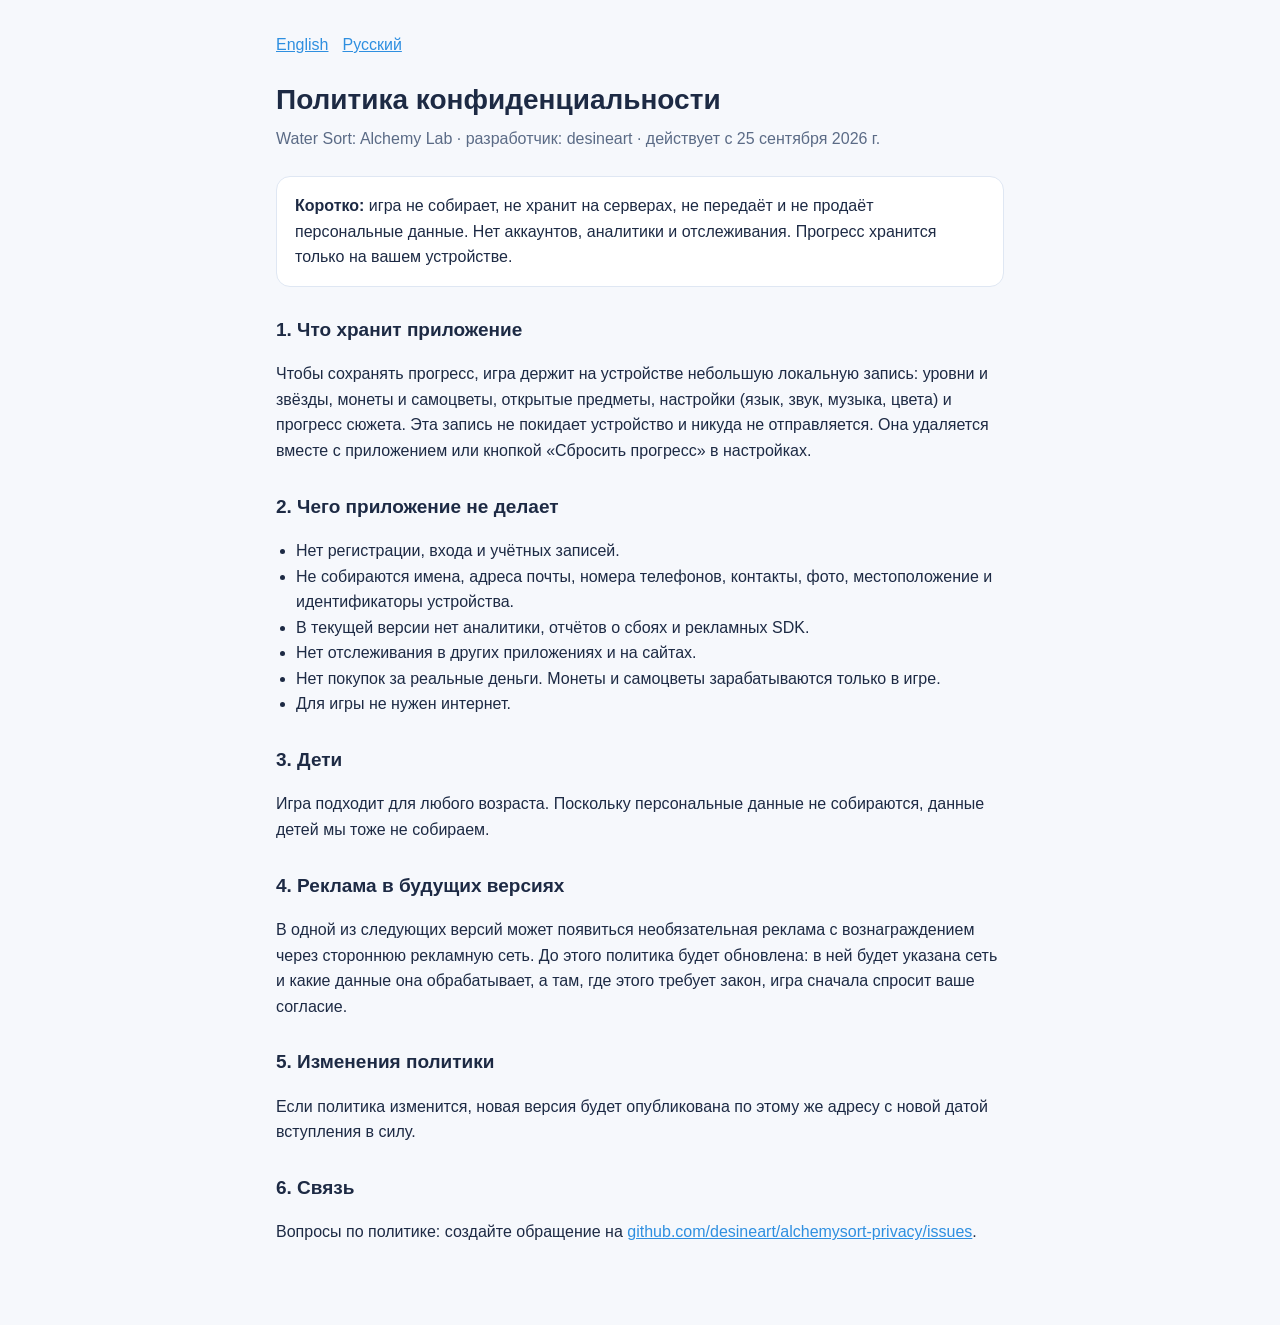
==== ru.html @ b8a8c8f4 "Privacy policy: Water Sort: Alchemy Lab (EN, RU)" ====
<!doctype html>
<html lang="ru">
<head>
<meta charset="utf-8">
<meta name="viewport" content="width=device-width,initial-scale=1">
<title>Политика конфиденциальности — Water Sort: Alchemy Lab</title>
<link rel="stylesheet" href="style.css">
</head>
<body><main>
<nav><a href="index.html">English</a><a href="ru.html">Русский</a></nav>
<h1>Политика конфиденциальности</h1>
<p class="meta">Water Sort: Alchemy Lab · разработчик: desineart · действует с 25 сентября 2026 г.</p>

<div class="card"><strong>Коротко:</strong> игра не собирает, не хранит на серверах, не передаёт и не продаёт персональные данные. Нет аккаунтов, аналитики и отслеживания. Прогресс хранится только на вашем устройстве.</div>

<h2>1. Что хранит приложение</h2>
<p>Чтобы сохранять прогресс, игра держит на устройстве небольшую локальную запись: уровни и звёзды, монеты и самоцветы, открытые предметы, настройки (язык, звук, музыка, цвета) и прогресс сюжета. Эта запись не покидает устройство и никуда не отправляется. Она удаляется вместе с приложением или кнопкой «Сбросить прогресс» в настройках.</p>

<h2>2. Чего приложение не делает</h2>
<ul>
<li>Нет регистрации, входа и учётных записей.</li>
<li>Не собираются имена, адреса почты, номера телефонов, контакты, фото, местоположение и идентификаторы устройства.</li>
<li>В текущей версии нет аналитики, отчётов о сбоях и рекламных SDK.</li>
<li>Нет отслеживания в других приложениях и на сайтах.</li>
<li>Нет покупок за реальные деньги. Монеты и самоцветы зарабатываются только в игре.</li>
<li>Для игры не нужен интернет.</li>
</ul>

<h2>3. Дети</h2>
<p>Игра подходит для любого возраста. Поскольку персональные данные не собираются, данные детей мы тоже не собираем.</p>

<h2>4. Реклама в будущих версиях</h2>
<p>В одной из следующих версий может появиться необязательная реклама с вознаграждением через стороннюю рекламную сеть. До этого политика будет обновлена: в ней будет указана сеть и какие данные она обрабатывает, а там, где этого требует закон, игра сначала спросит ваше согласие.</p>

<h2>5. Изменения политики</h2>
<p>Если политика изменится, новая версия будет опубликована по этому же адресу с новой датой вступления в силу.</p>

<h2>6. Связь</h2>
<p>Вопросы по политике: создайте обращение на <a href="https://github.com/desineart/alchemysort-privacy/issues">github.com/desineart/alchemysort-privacy/issues</a>.</p>
</main></body>
</html>
---- style.css ----
:root{--bg:#f6f8fc;--fg:#1d2a44;--dim:#5b6b86;--card:#fff;--line:#dfe7f3;--accent:#2e8fe0}
@media (prefers-color-scheme:dark){:root{--bg:#0f1628;--fg:#e8eefb;--dim:#a2b0c8;--card:#172238;--line:#27344f;--accent:#6fc8ff}}
*{box-sizing:border-box}body{margin:0;background:var(--bg);color:var(--fg);font:16px/1.6 -apple-system,BlinkMacSystemFont,"Segoe UI",Roboto,sans-serif}
main{max-width:760px;margin:0 auto;padding:32px 16px 64px}h1{font-size:28px;margin:0 0 4px}h2{font-size:19px;margin:28px 0 8px}
.meta{color:var(--dim);margin:0 0 24px}.card{background:var(--card);border:1px solid var(--line);border-radius:14px;padding:16px 18px;margin:16px 0}
a{color:var(--accent)}nav{margin-bottom:20px}nav a{margin-right:14px}ul{padding-left:20px}
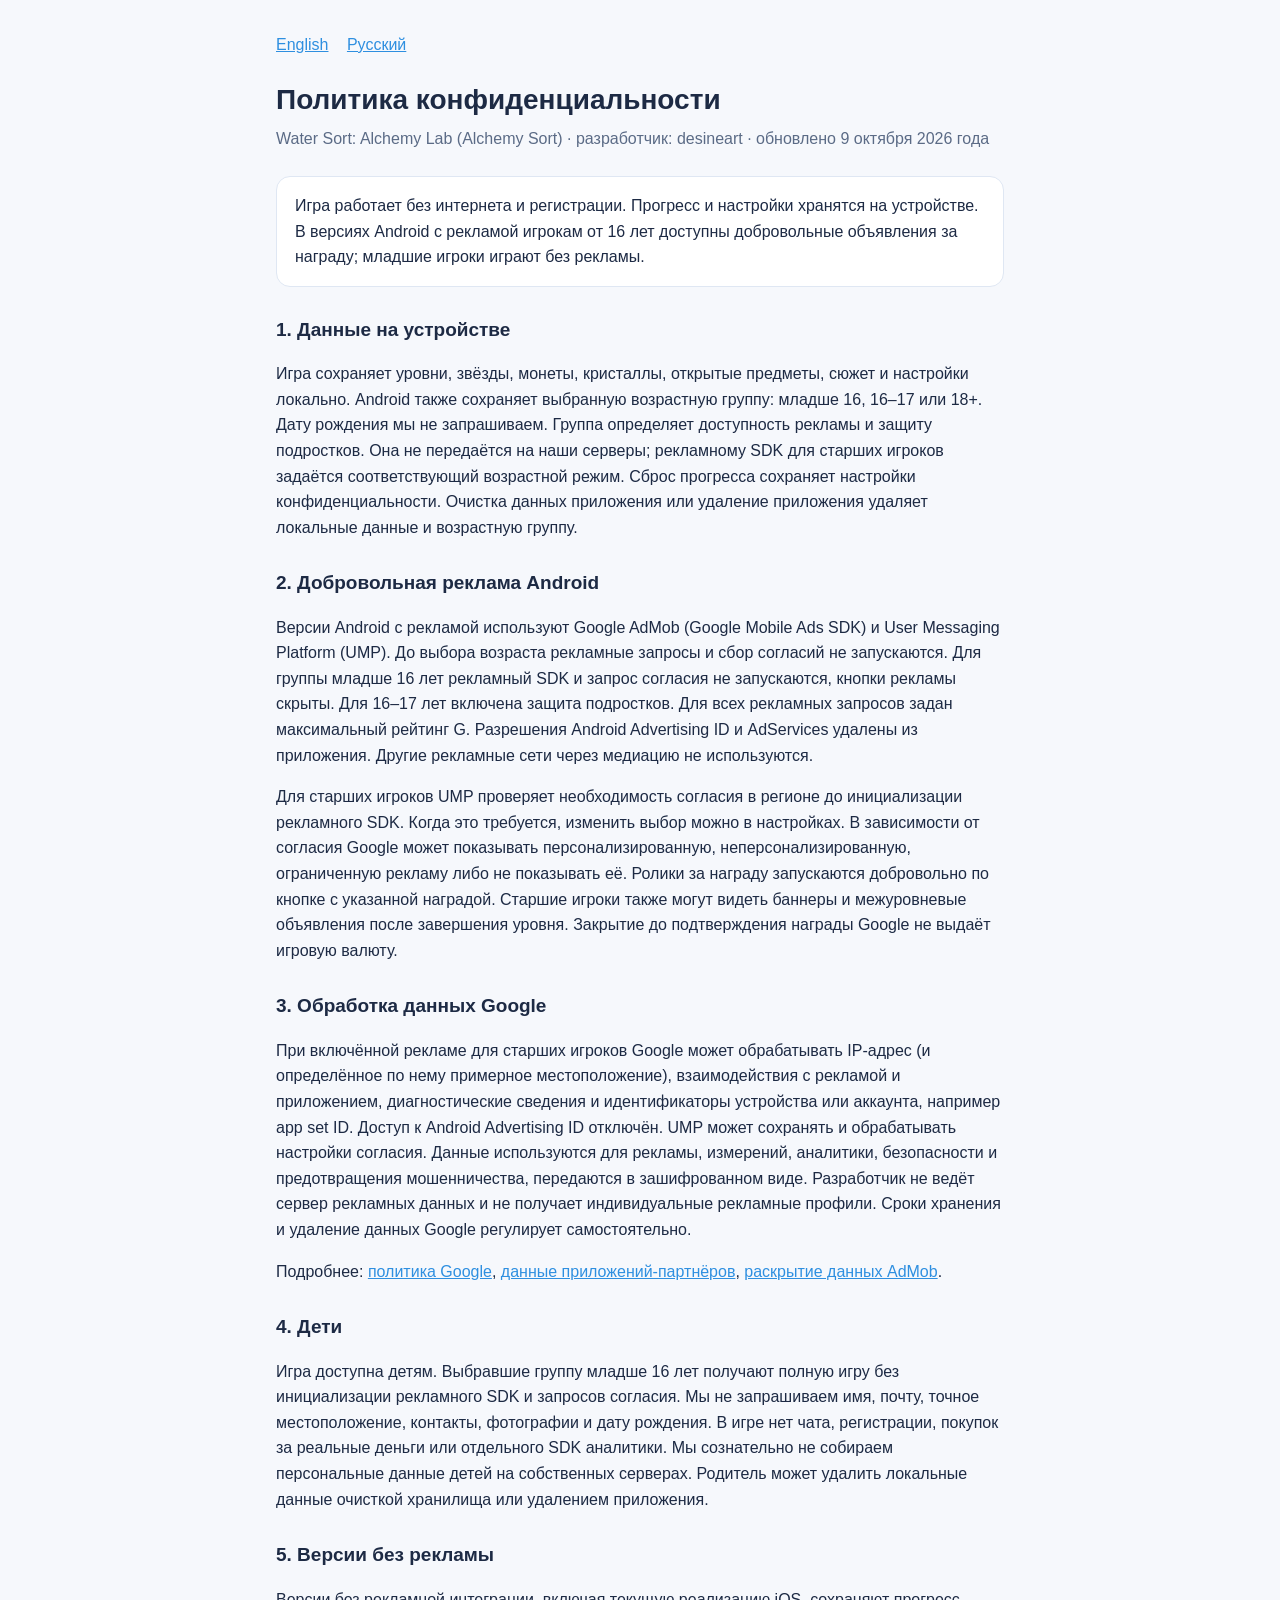
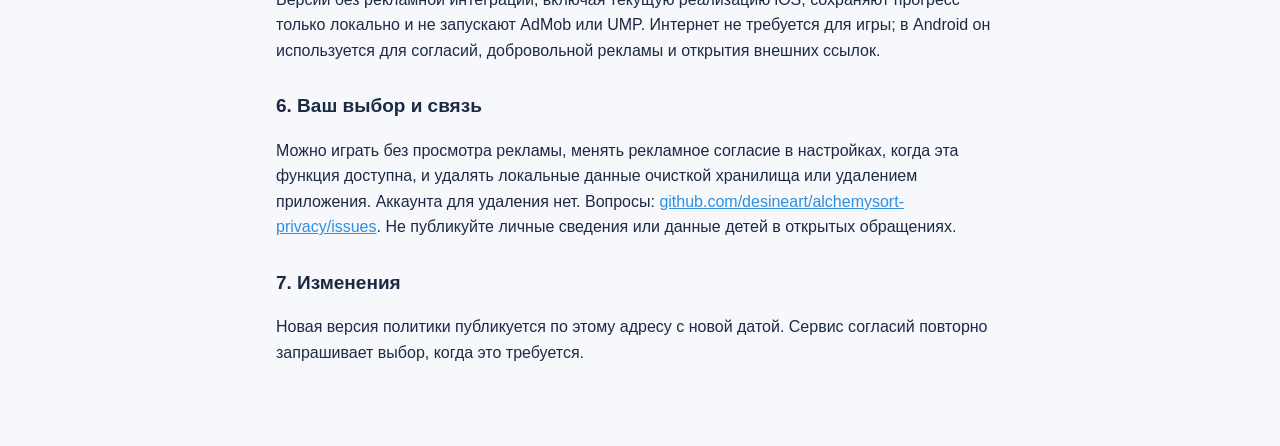
==== commit 8fb14694: "Describe Android ads, age screening and privacy choices" ====
--- a/ru.html
+++ b/ru.html
@@ -1,41 +1,13 @@
 <!doctype html>
-<html lang="ru">
-<head>
-<meta charset="utf-8">
-<meta name="viewport" content="width=device-width,initial-scale=1">
-<title>Политика конфиденциальности — Water Sort: Alchemy Lab</title>
-<link rel="stylesheet" href="style.css">
-</head>
-<body><main>
-<nav><a href="index.html">English</a><a href="ru.html">Русский</a></nav>
+<html lang="ru"><head><meta charset="utf-8"><meta name="viewport" content="width=device-width,initial-scale=1"><title>Политика конфиденциальности — Alchemy Sort</title><link rel="stylesheet" href="style.css"></head><body><main><nav><a href="index.html">English</a> <a href="ru.html">Русский</a></nav>
 <h1>Политика конфиденциальности</h1>
-<p class="meta">Water Sort: Alchemy Lab · разработчик: desineart · действует с 25 сентября 2026 г.</p>
-
-<div class="card"><strong>Коротко:</strong> игра не собирает, не хранит на серверах, не передаёт и не продаёт персональные данные. Нет аккаунтов, аналитики и отслеживания. Прогресс хранится только на вашем устройстве.</div>
-
-<h2>1. Что хранит приложение</h2>
-<p>Чтобы сохранять прогресс, игра держит на устройстве небольшую локальную запись: уровни и звёзды, монеты и самоцветы, открытые предметы, настройки (язык, звук, музыка, цвета) и прогресс сюжета. Эта запись не покидает устройство и никуда не отправляется. Она удаляется вместе с приложением или кнопкой «Сбросить прогресс» в настройках.</p>
-
-<h2>2. Чего приложение не делает</h2>
-<ul>
-<li>Нет регистрации, входа и учётных записей.</li>
-<li>Не собираются имена, адреса почты, номера телефонов, контакты, фото, местоположение и идентификаторы устройства.</li>
-<li>В текущей версии нет аналитики, отчётов о сбоях и рекламных SDK.</li>
-<li>Нет отслеживания в других приложениях и на сайтах.</li>
-<li>Нет покупок за реальные деньги. Монеты и самоцветы зарабатываются только в игре.</li>
-<li>Для игры не нужен интернет.</li>
-</ul>
-
-<h2>3. Дети</h2>
-<p>Игра подходит для любого возраста. Поскольку персональные данные не собираются, данные детей мы тоже не собираем.</p>
-
-<h2>4. Реклама в будущих версиях</h2>
-<p>В одной из следующих версий может появиться необязательная реклама с вознаграждением через стороннюю рекламную сеть. До этого политика будет обновлена: в ней будет указана сеть и какие данные она обрабатывает, а там, где этого требует закон, игра сначала спросит ваше согласие.</p>
-
-<h2>5. Изменения политики</h2>
-<p>Если политика изменится, новая версия будет опубликована по этому же адресу с новой датой вступления в силу.</p>
-
-<h2>6. Связь</h2>
-<p>Вопросы по политике: создайте обращение на <a href="https://github.com/desineart/alchemysort-privacy/issues">github.com/desineart/alchemysort-privacy/issues</a>.</p>
-</main></body>
-</html>
+<p class="meta">Water Sort: Alchemy Lab (Alchemy Sort) · разработчик: desineart · обновлено 9 октября 2026 года</p>
+<div class="card">Игра работает без интернета и регистрации. Прогресс и настройки хранятся на устройстве. В версиях Android с рекламой игрокам от 16 лет доступны добровольные объявления за награду; младшие игроки играют без рекламы.</div>
+<h2>1. Данные на устройстве</h2><p>Игра сохраняет уровни, звёзды, монеты, кристаллы, открытые предметы, сюжет и настройки локально. Android также сохраняет выбранную возрастную группу: младше 16, 16–17 или 18+. Дату рождения мы не запрашиваем. Группа определяет доступность рекламы и защиту подростков. Она не передаётся на наши серверы; рекламному SDK для старших игроков задаётся соответствующий возрастной режим. Сброс прогресса сохраняет настройки конфиденциальности. Очистка данных приложения или удаление приложения удаляет локальные данные и возрастную группу.</p>
+<h2>2. Добровольная реклама Android</h2><p>Версии Android с рекламой используют Google AdMob (Google Mobile Ads SDK) и User Messaging Platform (UMP). До выбора возраста рекламные запросы и сбор согласий не запускаются. Для группы младше 16 лет рекламный SDK и запрос согласия не запускаются, кнопки рекламы скрыты. Для 16–17 лет включена защита подростков. Для всех рекламных запросов задан максимальный рейтинг G. Разрешения Android Advertising ID и AdServices удалены из приложения. Другие рекламные сети через медиацию не используются.</p><p>Для старших игроков UMP проверяет необходимость согласия в регионе до инициализации рекламного SDK. Когда это требуется, изменить выбор можно в настройках. В зависимости от согласия Google может показывать персонализированную, неперсонализированную, ограниченную рекламу либо не показывать её. Ролики за награду запускаются добровольно по кнопке с указанной наградой. Старшие игроки также могут видеть баннеры и межуровневые объявления после завершения уровня. Закрытие до подтверждения награды Google не выдаёт игровую валюту.</p>
+<h2>3. Обработка данных Google</h2><p>При включённой рекламе для старших игроков Google может обрабатывать IP-адрес (и определённое по нему примерное местоположение), взаимодействия с рекламой и приложением, диагностические сведения и идентификаторы устройства или аккаунта, например app set ID. Доступ к Android Advertising ID отключён. UMP может сохранять и обрабатывать настройки согласия. Данные используются для рекламы, измерений, аналитики, безопасности и предотвращения мошенничества, передаются в зашифрованном виде. Разработчик не ведёт сервер рекламных данных и не получает индивидуальные рекламные профили. Сроки хранения и удаление данных Google регулирует самостоятельно.</p><p>Подробнее: <a href="https://policies.google.com/privacy?hl=ru">политика Google</a>, <a href="https://policies.google.com/technologies/partner-sites?hl=ru">данные приложений-партнёров</a>, <a href="https://developers.google.com/admob/android/privacy/play-data-disclosure">раскрытие данных AdMob</a>.</p>
+<h2>4. Дети</h2><p>Игра доступна детям. Выбравшие группу младше 16 лет получают полную игру без инициализации рекламного SDK и запросов согласия. Мы не запрашиваем имя, почту, точное местоположение, контакты, фотографии и дату рождения. В игре нет чата, регистрации, покупок за реальные деньги или отдельного SDK аналитики. Мы сознательно не собираем персональные данные детей на собственных серверах. Родитель может удалить локальные данные очисткой хранилища или удалением приложения.</p>
+<h2>5. Версии без рекламы</h2><p>Версии без рекламной интеграции, включая текущую реализацию iOS, сохраняют прогресс только локально и не запускают AdMob или UMP. Интернет не требуется для игры; в Android он используется для согласий, добровольной рекламы и открытия внешних ссылок.</p>
+<h2>6. Ваш выбор и связь</h2><p>Можно играть без просмотра рекламы, менять рекламное согласие в настройках, когда эта функция доступна, и удалять локальные данные очисткой хранилища или удалением приложения. Аккаунта для удаления нет. Вопросы: <a href="https://github.com/desineart/alchemysort-privacy/issues">github.com/desineart/alchemysort-privacy/issues</a>. Не публикуйте личные сведения или данные детей в открытых обращениях.</p>
+<h2>7. Изменения</h2><p>Новая версия политики публикуется по этому адресу с новой датой. Сервис согласий повторно запрашивает выбор, когда это требуется.</p>
+</main></body></html>
